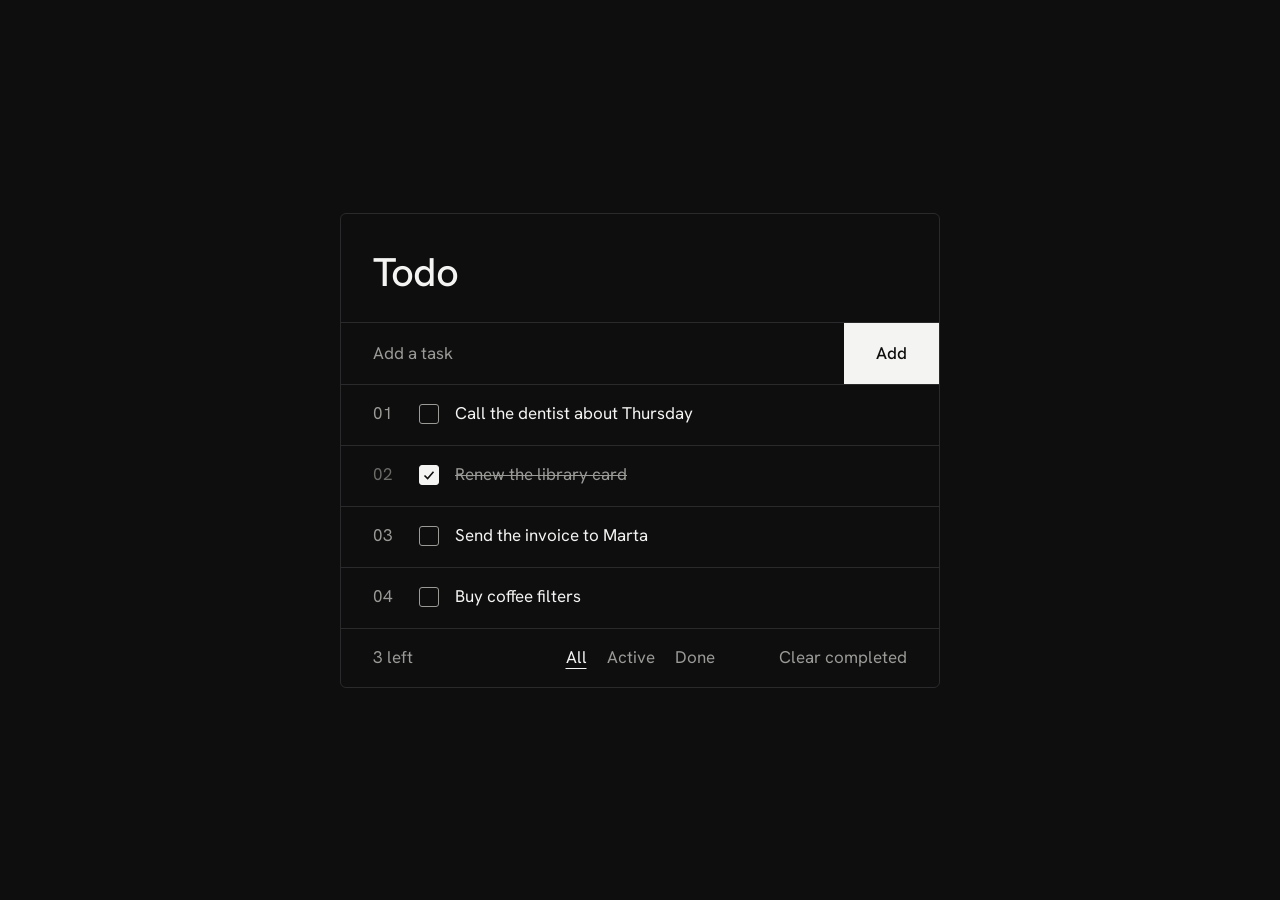
==== index.html @ 4276ba01 "Add to-do app markup and styles Add the single-screen layout, a page showing the empty, filtered and" ====
<!doctype html>
<html lang="en">
  <head>
    <meta charset="UTF-8" />
    <meta name="viewport" content="width=device-width, initial-scale=1.0" />
    <title>Todo</title>
    <meta name="description" content="A classic to-do list." />
    <meta name="theme-color" content="#0e0e0f" />
    <link rel="icon" href="images/favicon.svg" type="image/svg+xml" />
    <link
      rel="preload"
      href="fonts/hanken-grotesk-latin.woff2"
      as="font"
      type="font/woff2"
      crossorigin />
    <link rel="stylesheet" href="style.css" />
    <script src="script.js" defer></script>
  </head>
  <body>
    <main class="card">
      <h1 class="card__title">Todo</h1>

      <form class="add" id="add-form">
        <label class="visually-hidden" for="task-input">New task</label>
        <input
          class="add__input"
          id="task-input"
          type="text"
          placeholder="Add a task"
          autocomplete="off"
          required
          pattern=".*\S.*"
          title="Type at least one character" />
        <button class="add__button" type="submit">Add</button>
      </form>

      <!-- Sample rows: render these from JS using #task-template -->
      <ol class="tasks" id="task-list">
        <li class="task">
          <label class="task__label">
            <input class="task__check" type="checkbox" />
            <span class="task__text">Call the dentist about Thursday</span>
          </label>
          <button class="task__delete" type="button" aria-label="Delete task">
            <svg width="16" height="16" viewBox="0 0 16 16" aria-hidden="true">
              <path d="M4 4l8 8M12 4l-8 8" />
            </svg>
          </button>
        </li>
        <li class="task">
          <label class="task__label">
            <input class="task__check" type="checkbox" checked />
            <span class="task__text">Renew the library card</span>
          </label>
          <button class="task__delete" type="button" aria-label="Delete task">
            <svg width="16" height="16" viewBox="0 0 16 16" aria-hidden="true">
              <path d="M4 4l8 8M12 4l-8 8" />
            </svg>
          </button>
        </li>
        <li class="task">
          <label class="task__label">
            <input class="task__check" type="checkbox" />
            <span class="task__text">Send the invoice to Marta</span>
          </label>
          <button class="task__delete" type="button" aria-label="Delete task">
            <svg width="16" height="16" viewBox="0 0 16 16" aria-hidden="true">
              <path d="M4 4l8 8M12 4l-8 8" />
            </svg>
          </button>
        </li>
        <li class="task">
          <label class="task__label">
            <input class="task__check" type="checkbox" />
            <span class="task__text">Buy coffee filters</span>
          </label>
          <button class="task__delete" type="button" aria-label="Delete task">
            <svg width="16" height="16" viewBox="0 0 16 16" aria-hidden="true">
              <path d="M4 4l8 8M12 4l-8 8" />
            </svg>
          </button>
        </li>
      </ol>

      <p class="empty" id="empty-message" hidden>
        Nothing here yet. Add your first task above.
      </p>

      <footer class="footer">
        <p class="footer__count" id="remaining" aria-live="polite">3 left</p>
        <div class="filters" role="group" aria-label="Filter tasks">
          <button class="filter" type="button" data-filter="all" aria-pressed="true">
            All
          </button>
          <button class="filter" type="button" data-filter="active" aria-pressed="false">
            Active
          </button>
          <button class="filter" type="button" data-filter="done" aria-pressed="false">
            Done
          </button>
        </div>
        <button class="footer__clear" id="clear-completed" type="button">
          Clear completed
        </button>
      </footer>
    </main>

    <template id="task-template">
      <li class="task">
        <label class="task__label">
          <input class="task__check" type="checkbox" />
          <span class="task__text"></span>
        </label>
        <button class="task__delete" type="button" aria-label="Delete task">
          <svg width="16" height="16" viewBox="0 0 16 16" aria-hidden="true">
            <path d="M4 4l8 8M12 4l-8 8" />
          </svg>
        </button>
      </li>
    </template>
  </body>
</html>
---- style.css ----
:root {
  color-scheme: dark;

  --color-bg: #0e0e0f;
  --color-surface: #161617;
  --color-line: #2a2a2c;
  --color-text: #f4f4f2;
  --color-text-muted: #9a9a96;
  --color-text-faint: #6b6b68;
  --color-accent: #f4f4f2;
  --color-accent-hover: #d6d6d3;
  --color-on-accent: #0e0e0f;

  --font-size: 1.0625rem;
  --font-size-title: 2.5rem;

  --gutter: 2rem;
  --row-gap: 1rem;
  --radius: 6px;

  --ease-out: cubic-bezier(0.16, 1, 0.3, 1);
}

@font-face {
  font-family: "Hanken Grotesk";
  font-style: normal;
  font-weight: 400 500;
  font-display: swap;
  src: url("./fonts/hanken-grotesk-latin.woff2") format("woff2");
  unicode-range:
    U+0000-00FF, U+0131, U+0152-0153, U+02BB-02BC, U+02C6, U+02DA, U+02DC,
    U+0304, U+0308, U+0329, U+2000-206F, U+20AC, U+2122, U+2191, U+2193, U+2212,
    U+2215, U+FEFF, U+FFFD;
}

@font-face {
  font-family: "Hanken Grotesk";
  font-style: normal;
  font-weight: 400 500;
  font-display: swap;
  src: url("./fonts/hanken-grotesk-latin-ext.woff2") format("woff2");
  unicode-range:
    U+0100-02BA, U+02BD-02C5, U+02C7-02CC, U+02CE-02D7, U+02DD-02FF, U+0304,
    U+0308, U+0329, U+1D00-1DBF, U+1E00-1E9F, U+1EF2-1EFF, U+2020, U+20A0-20AB,
    U+20AD-20C4, U+2113, U+2C60-2C7F, U+A720-A7FF;
}

*,
*::before,
*::after {
  margin: 0;
  padding: 0;
  box-sizing: border-box;
}

[hidden] {
  display: none !important;
}

.visually-hidden {
  position: absolute;
  width: 1px;
  height: 1px;
  overflow: hidden;
  clip-path: inset(50%);
  white-space: nowrap;
}

html {
  background-color: var(--color-bg);
  scrollbar-color: var(--color-text-faint) var(--color-bg);
}

body {
  min-height: 100dvh;
  padding: 1rem;

  display: grid;
  place-items: center;

  font:
    400 var(--font-size) / 1.5 "Hanken Grotesk",
    system-ui,
    sans-serif;
  color: var(--color-text);
  background-color: var(--color-bg);
  -webkit-font-smoothing: antialiased;
}

::selection {
  color: var(--color-on-accent);
  background-color: var(--color-accent);
}

button {
  font: inherit;
  color: inherit;
  background: none;
  border: none;
  cursor: pointer;
}

:focus-visible {
  outline: 2px solid var(--color-accent);
  outline-offset: 2px;
}

.card {
  width: min(37.5rem, 100%);
  border: 1px solid var(--color-line);
  border-radius: var(--radius);
}

.card__title {
  padding: 2.25rem var(--gutter) 1.75rem;
  font-size: var(--font-size-title);
  font-weight: 500;
  line-height: 1.1;
  letter-spacing: -0.02em;
}

/* Add row */
.add {
  display: flex;
  border-block: 1px solid var(--color-line);
  transition: border-color 0.15s;
}

.add:focus-within {
  border-color: var(--color-accent);
}

.add__input {
  flex: 1;
  min-width: 0;
  padding: 1.125rem var(--gutter);

  font: inherit;
  color: inherit;
  caret-color: var(--color-accent);
  background: none;
  border: none;
  outline: none;
}

.add__input::placeholder {
  color: var(--color-text-muted);
  opacity: 1;
}

.add__button {
  padding-inline: var(--gutter);
  font-weight: 500;
  color: var(--color-on-accent);
  background-color: var(--color-accent);
  transition: background-color 0.15s;
}

.add__button:hover {
  background-color: var(--color-accent-hover);
}

/* Task rows: number, label and delete stay in fixed columns in every state */
.tasks {
  list-style: none;
  counter-reset: task;
}

.task {
  counter-increment: task;

  display: grid;
  grid-template-columns: 3ch 1fr 2rem;
  column-gap: var(--row-gap);
  align-items: start;
  padding: 1rem var(--gutter);

  border-bottom: 1px solid var(--color-line);
}

.task::before {
  content: counter(task, decimal-leading-zero);
  color: var(--color-text-muted);
  font-variant-numeric: tabular-nums;
  transition: color 0.2s;
}

.task:has(.task__check:checked)::before {
  color: var(--color-text-faint);
}

.task__label {
  position: relative;
  display: block;
  min-width: 0;
  padding-left: 2.25rem;
  overflow-wrap: anywhere;
  cursor: pointer;
}

.task__check {
  position: absolute;
  top: 0.1875rem;
  left: 0;
  width: 1.25rem;
  height: 1.25rem;

  appearance: none;
  border: 1px solid var(--color-text-muted);
  border-radius: 3px;
  cursor: pointer;
  transition:
    background-color 0.15s,
    border-color 0.15s;
}

.task__label:hover .task__check {
  border-color: var(--color-accent);
}

.task__check:checked {
  border-color: var(--color-accent);
  background: var(--color-accent)
    url("data:image/svg+xml,%3Csvg xmlns='http://www.w3.org/2000/svg' viewBox='0 0 20 20'%3E%3Cpath d='M5 10.5l3.5 3.5L15 6.5' fill='none' stroke='%230e0e0f' stroke-width='1.75'/%3E%3C/svg%3E")
    center / 100% no-repeat;
}

/* The line is a background so it can draw across wrapped lines of text */
.task__text {
  background: linear-gradient(currentColor, currentColor) 0 58% / 0 1px
    no-repeat;
  transition:
    background-size 0.32s var(--ease-out),
    color 0.2s;
}

.task__check:checked + .task__text {
  color: var(--color-text-muted);
  background-size: 100% 1px;
}

.task__delete {
  display: grid;
  place-items: center;
  width: 2rem;
  height: 2rem;
  margin-top: -0.25rem;

  color: var(--color-text-muted);
  border-radius: var(--radius);
  transition: color 0.15s;
}

.task__delete svg {
  fill: none;
  stroke: currentColor;
  stroke-width: 1.25;
}

.task__delete:hover {
  color: var(--color-text);
}

/* Delete stays visible on touch screens, where there is no hover */
@media (hover: hover) {
  .task__delete {
    opacity: 0;
  }

  .task:hover .task__delete,
  .task:focus-within .task__delete {
    opacity: 1;
  }
}

.empty {
  padding: 2.5rem var(--gutter);
  color: var(--color-text-muted);
  border-bottom: 1px solid var(--color-line);
}

/* Footer */
.footer {
  display: grid;
  grid-template-columns: 1fr auto 1fr;
  align-items: center;
  gap: 0.25rem var(--row-gap);
  padding: 0.75rem var(--gutter);
  color: var(--color-text-muted);
}

.footer__count {
  font-variant-numeric: tabular-nums;
}

.filters {
  display: flex;
  gap: 0.25rem;
}

.filter,
.footer__clear {
  padding: 0.25rem 0.5rem;
  color: var(--color-text-muted);
  border-radius: var(--radius);
  transition: color 0.15s;
}

.filter:hover,
.footer__clear:hover {
  color: var(--color-text);
}

.filter[aria-pressed="true"] {
  color: var(--color-text);
  text-decoration: underline;
  text-decoration-thickness: 1px;
  text-underline-offset: 0.3em;
}

.footer__clear {
  justify-self: end;
  margin-right: -0.5rem;
}

.footer__clear:disabled {
  color: var(--color-text-faint);
  cursor: not-allowed;
}

/* Filters no longer fit between count and clear: give them their own row */
@media (max-width: 40rem) {
  .footer {
    grid-template-columns: 1fr auto;
  }

  .filters {
    grid-row: 2;
    grid-column: 1 / -1;
    margin-left: -0.5rem;
  }
}

@media (max-width: 30rem) {
  :root {
    --gutter: 1.25rem;
    --row-gap: 0.75rem;
  }
}

@media (prefers-reduced-motion: reduce) {
  * {
    transition: none !important;
  }
}
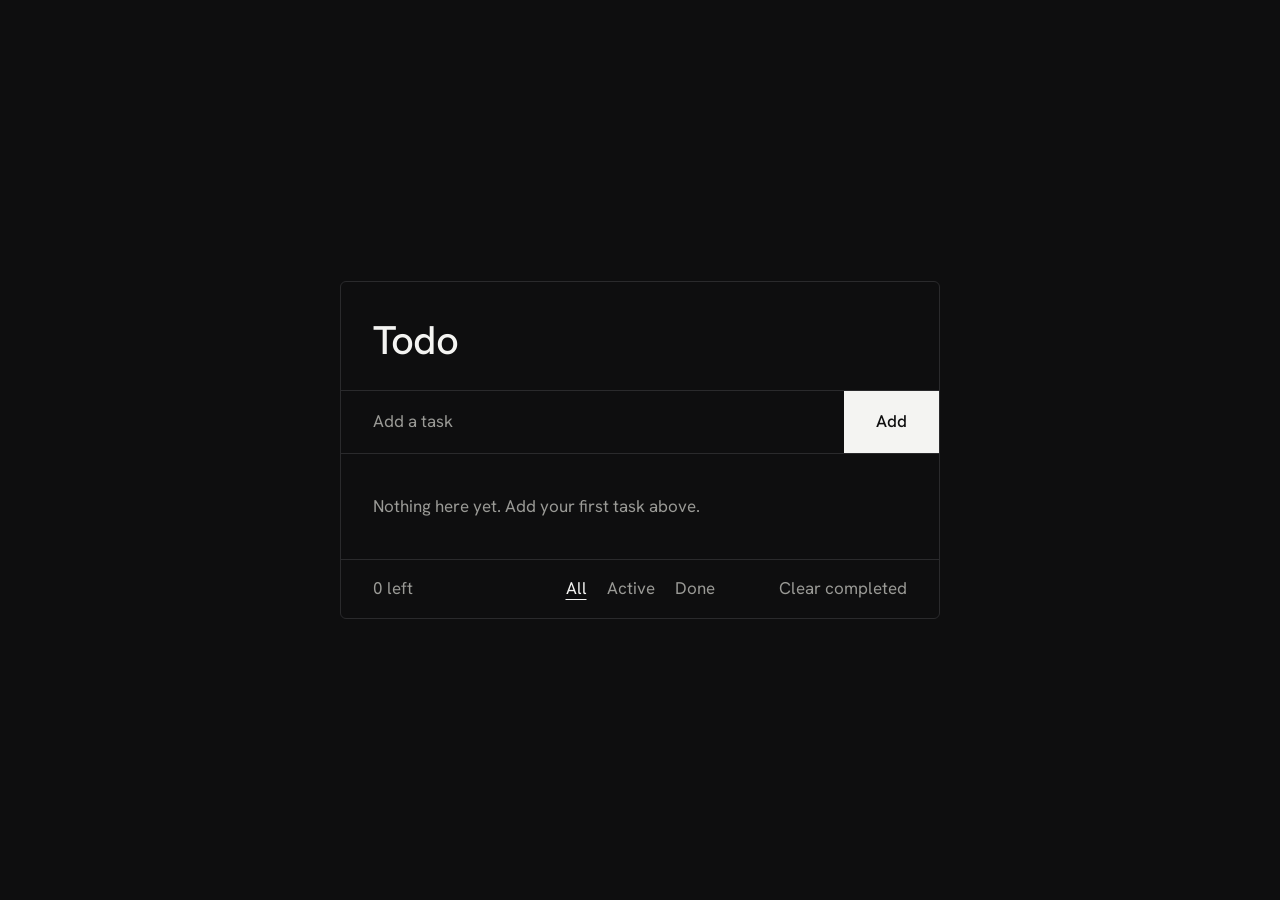
==== commit c10aca80: "Add to-do logic with filters and localStorage persistence Tasks are kept in an array and rendered fr" ====
--- a/index.html
+++ b/index.html
@@ -35,52 +35,7 @@
       </form>
 
       <!-- Sample rows: render these from JS using #task-template -->
-      <ol class="tasks" id="task-list">
-        <li class="task">
-          <label class="task__label">
-            <input class="task__check" type="checkbox" />
-            <span class="task__text">Call the dentist about Thursday</span>
-          </label>
-          <button class="task__delete" type="button" aria-label="Delete task">
-            <svg width="16" height="16" viewBox="0 0 16 16" aria-hidden="true">
-              <path d="M4 4l8 8M12 4l-8 8" />
-            </svg>
-          </button>
-        </li>
-        <li class="task">
-          <label class="task__label">
-            <input class="task__check" type="checkbox" checked />
-            <span class="task__text">Renew the library card</span>
-          </label>
-          <button class="task__delete" type="button" aria-label="Delete task">
-            <svg width="16" height="16" viewBox="0 0 16 16" aria-hidden="true">
-              <path d="M4 4l8 8M12 4l-8 8" />
-            </svg>
-          </button>
-        </li>
-        <li class="task">
-          <label class="task__label">
-            <input class="task__check" type="checkbox" />
-            <span class="task__text">Send the invoice to Marta</span>
-          </label>
-          <button class="task__delete" type="button" aria-label="Delete task">
-            <svg width="16" height="16" viewBox="0 0 16 16" aria-hidden="true">
-              <path d="M4 4l8 8M12 4l-8 8" />
-            </svg>
-          </button>
-        </li>
-        <li class="task">
-          <label class="task__label">
-            <input class="task__check" type="checkbox" />
-            <span class="task__text">Buy coffee filters</span>
-          </label>
-          <button class="task__delete" type="button" aria-label="Delete task">
-            <svg width="16" height="16" viewBox="0 0 16 16" aria-hidden="true">
-              <path d="M4 4l8 8M12 4l-8 8" />
-            </svg>
-          </button>
-        </li>
-      </ol>
+      <ol class="tasks" id="task-list"></ol>
 
       <p class="empty" id="empty-message" hidden>
         Nothing here yet. Add your first task above.
@@ -89,13 +44,25 @@
       <footer class="footer">
         <p class="footer__count" id="remaining" aria-live="polite">3 left</p>
         <div class="filters" role="group" aria-label="Filter tasks">
-          <button class="filter" type="button" data-filter="all" aria-pressed="true">
+          <button
+            class="filter"
+            type="button"
+            data-filter="all"
+            aria-pressed="true">
             All
           </button>
-          <button class="filter" type="button" data-filter="active" aria-pressed="false">
+          <button
+            class="filter"
+            type="button"
+            data-filter="active"
+            aria-pressed="false">
             Active
           </button>
-          <button class="filter" type="button" data-filter="done" aria-pressed="false">
+          <button
+            class="filter"
+            type="button"
+            data-filter="done"
+            aria-pressed="false">
             Done
           </button>
         </div>
